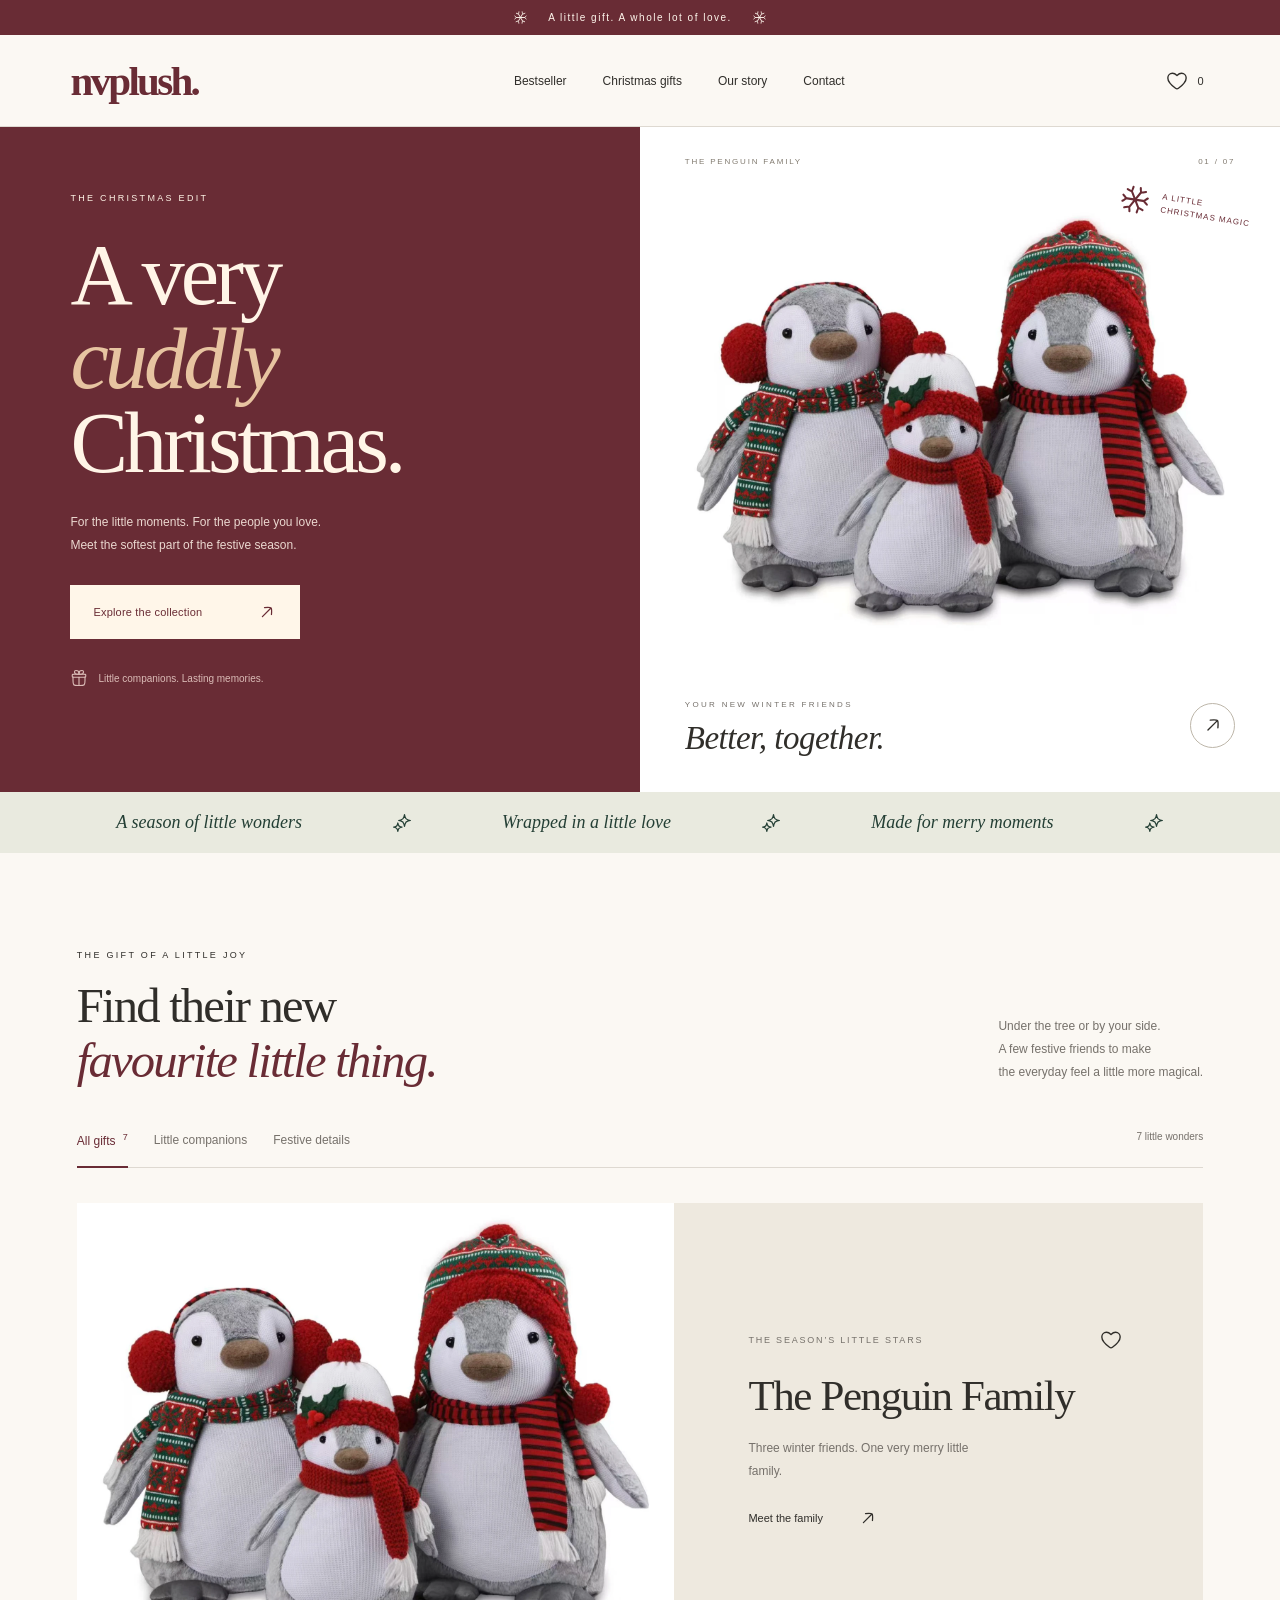
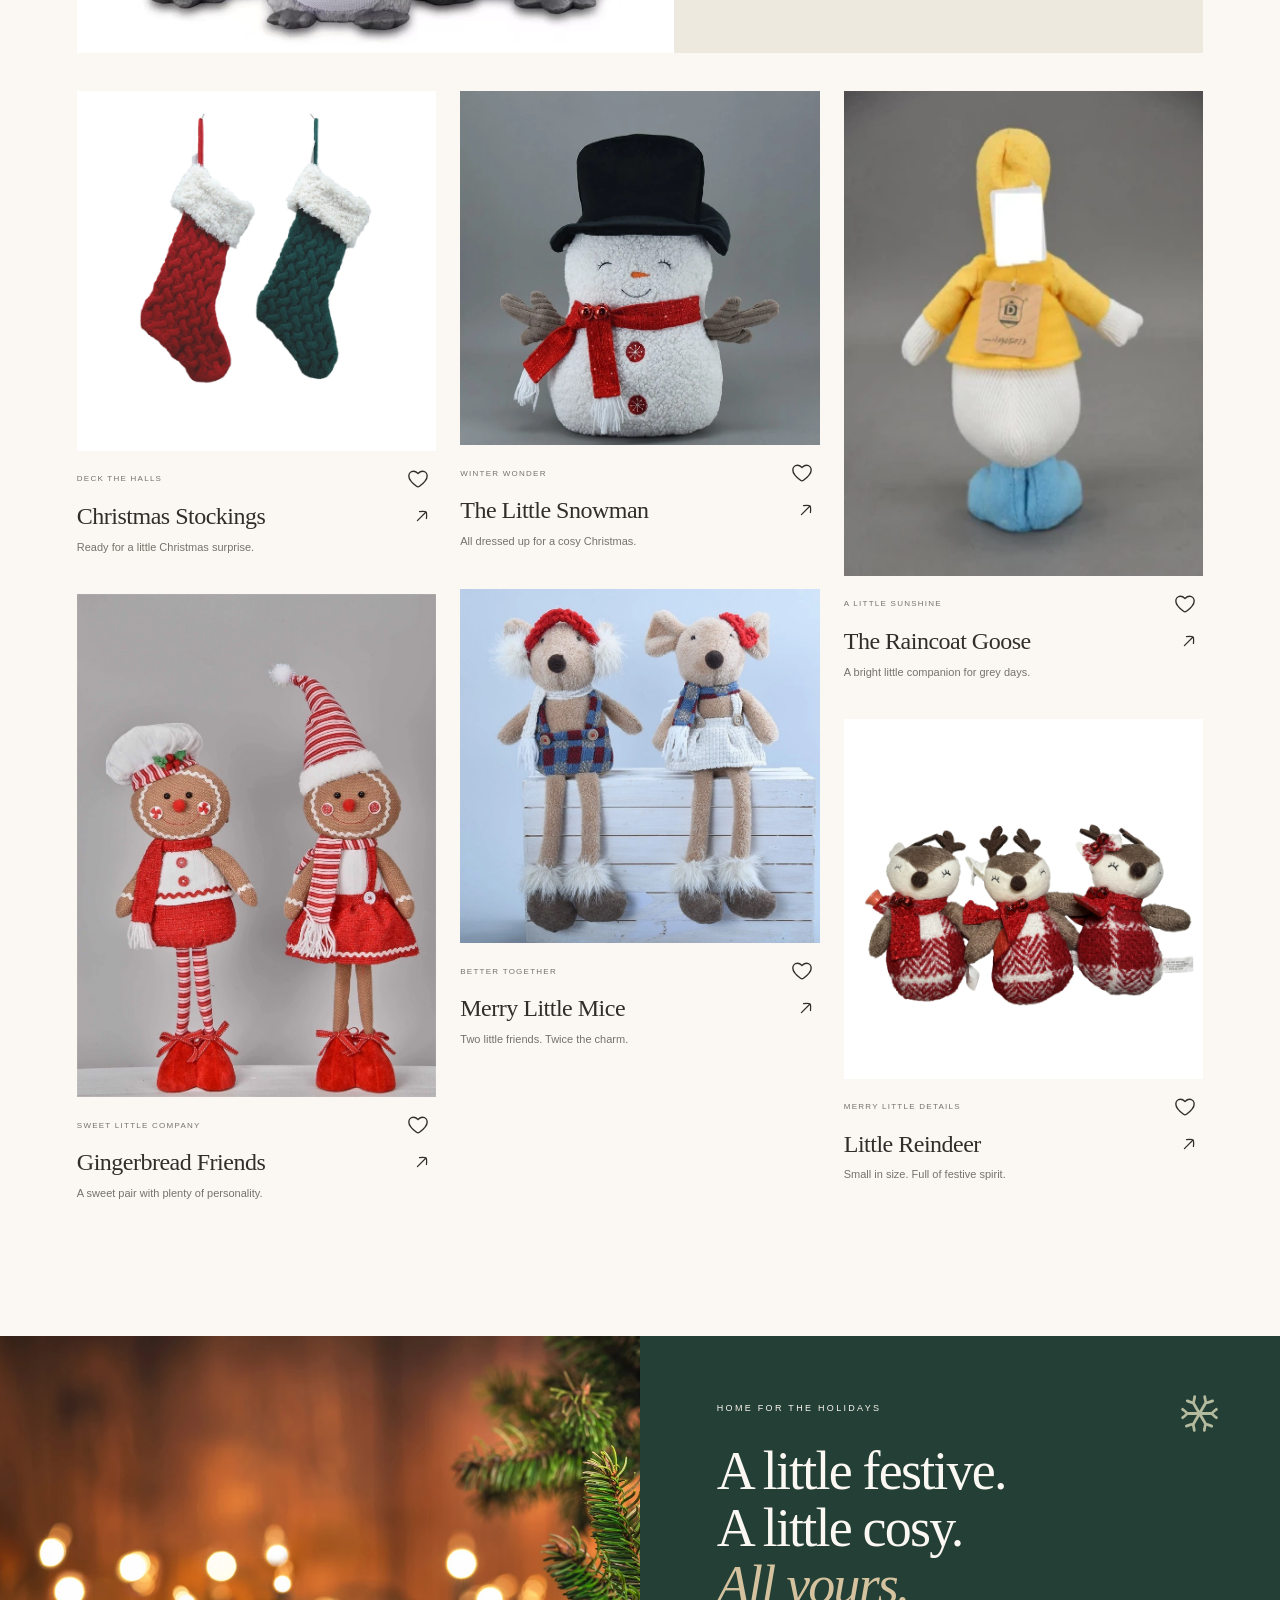
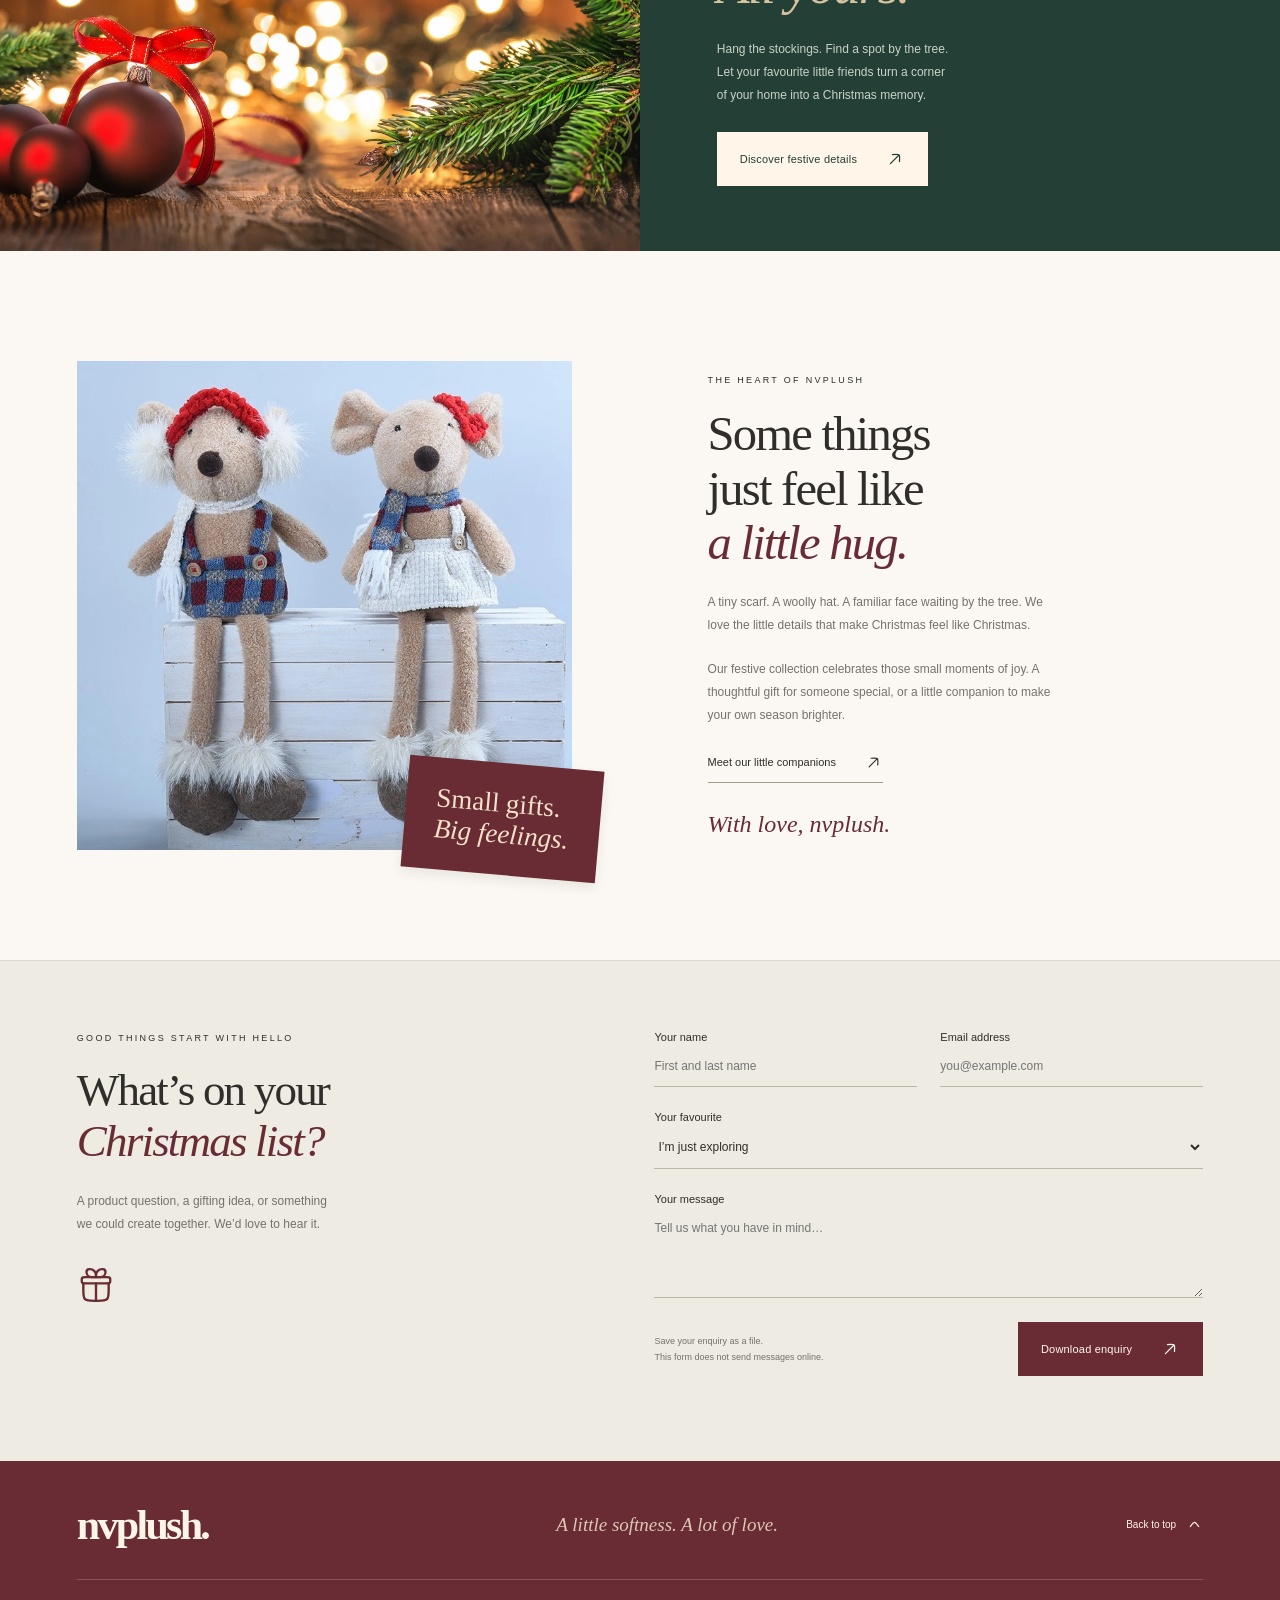
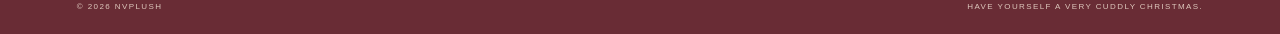
==== nvplush-christmas/index.html @ 5971c7b5 "Add NVPLUSH Squarespace-ready Christmas site" ====
<!doctype html>
<html lang="en">
<head><meta charset="utf-8"><meta name="viewport" content="width=device-width,initial-scale=1"><meta name="theme-color" content="#692c35"><meta name="description" content="Meet the NVPLUSH Christmas collection. Discover cuddly penguins, festive stockings and little companions for a magical holiday."><title>NVPLUSH — A very cuddly Christmas</title><link rel="stylesheet" href="styles.css"></head>
<body>
<div class="announcement"><span data-icon="snow"></span> A little gift. A whole lot of love. <span data-icon="snow"></span></div>
<header><a href="#" class="logo" aria-label="NVPLUSH home">nvplush<span class="logo-dot">.</span></a><nav aria-label="Main navigation"><a href="#bestseller">Bestseller</a><a href="#collection">Christmas gifts</a><a href="#story">Our story</a><a href="#contact">Contact</a></nav><button class="saved-button" aria-label="View wishlist"><span data-icon="heart"></span><span id="saved-count">0</span></button><button class="menu-toggle" aria-label="Open navigation" aria-expanded="false" data-icon="menu"></button></header>
<main>
<section class="hero" id="bestseller"><div class="hero-copy"><div class="eyebrow">THE CHRISTMAS EDIT</div><h1>A very<br><em>cuddly</em><br>Christmas.</h1><p class="intro">For the little moments. For the people you love.<br>Meet the softest part of the festive season.</p><a class="button light" href="#collection">Explore the collection <span data-icon="arrow"></span></a><div class="hero-note"><span data-icon="gift"></span> Little companions. Lasting memories.</div></div><div class="hero-visual"><div class="hero-visual-top"><span>THE PENGUIN FAMILY</span><span>01 / 07</span></div><img class="hero-product" src="assets/penguins.webp" alt="Three Christmas penguins wearing festive knitted hats, earmuffs and scarves" fetchpriority="high"><div class="hero-caption"><div><span class="eyebrow">YOUR NEW WINTER FRIENDS</span><h2>Better, together.</h2></div><button class="round-button" data-product="penguins" aria-label="Discover the Penguin Family" data-icon="arrow"></button></div><div class="hero-stamp"><span data-icon="snow"></span><span>A LITTLE<br>CHRISTMAS MAGIC</span></div></div></section>
<div class="ribbon"><span>A season of little wonders</span><i data-icon="sparkles"></i><span>Wrapped in a little love</span><i data-icon="sparkles"></i><span>Made for merry moments</span><i data-icon="sparkles"></i></div>
<section class="collection section-wrap" id="collection"><div class="section-heading"><div><div class="eyebrow">THE GIFT OF A LITTLE JOY</div><h2>Find their new<br><em>favourite little thing.</em></h2></div><p>Under the tree or by your side.<br>A few festive friends to make<br>the everyday feel a little more magical.</p></div><div class="filters" role="group" aria-label="Filter products"><button class="active" data-filter="all" aria-pressed="true">All gifts <sup>7</sup></button><button data-filter="friend" aria-pressed="false">Little companions</button><button data-filter="decor" aria-pressed="false">Festive details</button><span class="collection-count" aria-live="polite">7 little wonders</span></div><div class="product-grid" id="product-grid"></div><div class="empty-state" id="empty-state" hidden>Your wishlist is waiting for a little Christmas magic.<br>Tap a heart to save a favourite.<button class="text-button" id="show-all">Explore all gifts <span data-icon="arrow"></span></button></div></section>
<section class="holiday-feature"><div class="holiday-photo" role="img" aria-label="Christmas greenery, red baubles and warm twinkling lights"></div><div class="holiday-copy"><div class="eyebrow">HOME FOR THE HOLIDAYS</div><span class="feature-icon" data-icon="snow"></span><h2>A little festive.<br>A little cosy.<br><em>All yours.</em></h2><p>Hang the stockings. Find a spot by the tree.<br>Let your favourite little friends turn a corner<br>of your home into a Christmas memory.</p><button class="button light" id="explore-decor">Discover festive details <span data-icon="arrow"></span></button></div></section>
<section class="story section-wrap" id="story"><div class="story-visual"><img src="assets/mice.webp" alt="Two festive mice wearing red Christmas hats and matching checked outfits" loading="lazy"><span class="story-tag">Small gifts.<br><em>Big feelings.</em></span></div><div class="story-copy"><div class="eyebrow">THE HEART OF NVPLUSH</div><h2>Some things<br>just feel like<br><em>a little hug.</em></h2><p>A tiny scarf. A woolly hat. A familiar face waiting by the tree. We love the little details that make Christmas feel like Christmas.</p><p>Our festive collection celebrates those small moments of joy. A thoughtful gift for someone special, or a little companion to make your own season brighter.</p><a class="text-link" href="#collection">Meet our little companions <span data-icon="arrow"></span></a><div class="story-signature">With love, nvplush.</div></div></section>
<section class="contact section-wrap" id="contact"><div class="contact-copy"><div class="eyebrow">GOOD THINGS START WITH HELLO</div><h2>What’s on your<br><em>Christmas list?</em></h2><p>A product question, a gifting idea, or something<br>we could create together. We’d love to hear it.</p><span class="contact-decoration" data-icon="gift"></span></div><form id="inquiry-form"><div class="form-row"><label>Your name<input name="name" autocomplete="name" placeholder="First and last name" required maxlength="80"></label><label>Email address<input name="email" type="email" autocomplete="email" placeholder="you@example.com" required></label></div><label>Your favourite<select name="product" id="inquiry-product"><option value="Not sure yet">I’m just exploring</option></select></label><label>Your message<textarea name="message" rows="3" placeholder="Tell us what you have in mind…" required maxlength="2000"></textarea></label><div class="form-bottom"><p>Save your enquiry as a file.<br>This form does not send messages online.</p><button class="button primary" type="submit">Download enquiry <span data-icon="arrow"></span></button></div><p id="form-status" role="status"></p></form></section>
</main><footer><div class="footer-top"><a class="logo" href="#">nvplush<span class="logo-dot">.</span></a><p>A little softness. A lot of love.</p><a class="back-top" href="#">Back to top <span data-icon="up"></span></a></div><div class="footer-bottom"><span>© <span id="year"></span> NVPLUSH</span><span>HAVE YOURSELF A VERY CUDDLY CHRISTMAS.</span></div></footer>
<dialog id="product-dialog" aria-labelledby="dialog-title"><button class="dialog-close" aria-label="Close product details" data-icon="close"></button><div class="dialog-layout"><div class="dialog-gallery"><img id="dialog-image" alt=""><div id="thumbnails"></div></div><div class="dialog-info"><div class="eyebrow">THE CHRISTMAS COLLECTION</div><h2 id="dialog-title"></h2><p id="dialog-description"></p><p class="detail-note">Get in touch for sizes, product details and ordering information. Final details may vary from the photographs.</p><button id="dialog-inquire" class="button primary">Enquire about this gift <span data-icon="arrow"></span></button><button id="dialog-save" class="text-button"></button></div></div></dialog><div id="toast" role="status"></div><script src="hugeicons.js"></script><script src="app.js"></script>
</body></html>
---- nvplush-christmas/styles.css ----
:root{--paper:#fbf8f3;--white:#fff;--wine:#692c35;--ink:#302e2a;--green:#243f35;--muted:#76716b;--line:#ded9d1}*{box-sizing:border-box}html{scroll-behavior:smooth;scroll-padding-top:96px}body{margin:0;background:var(--paper);color:var(--ink);font-family:Arial,Helvetica,sans-serif;-webkit-font-smoothing:antialiased}button,input,textarea,select{font:inherit}a{color:inherit;text-decoration:none}button{cursor:pointer;color:inherit}button,a,input,textarea,select{-webkit-tap-highlight-color:transparent}button:focus-visible,a:focus-visible,input:focus-visible,textarea:focus-visible,select:focus-visible{outline:2px solid #b68a52;outline-offset:5px}img{display:block;width:100%;max-width:100%}h1,h2,h3,p{margin:0}button{border:0}button .icon,a .icon{flex-shrink:0}.icon{width:22px;height:22px;display:block;fill:none;background:transparent}i[data-icon]{font-style:normal}[data-icon]{display:inline-flex;align-items:center;justify-content:center}.announcement{height:35px;background:var(--wine);color:#fff7ed;display:flex;align-items:center;justify-content:center;gap:20px;font-size:10px;letter-spacing:1.5px}.announcement .icon{height:15px;width:15px}header{height:92px;display:flex;align-items:center;gap:30px;padding:0 5.5%;position:sticky;top:0;z-index:10;background:var(--paper);border-bottom:1px solid var(--line)}.logo{font: bold 41px Georgia,serif;letter-spacing:-2.7px;color:var(--wine)}.logo-dot{color:inherit}nav{display:flex;gap:36px;margin:auto}nav a{font-size:12px}nav a:hover{color:var(--wine)}.saved-button,.menu-toggle{display:flex;align-items:center;justify-content:center;background:transparent;gap:9px;min-height:44px;min-width:44px}.saved-button #saved-count{font-size:11px}.menu-toggle{display:none}.hero{display:grid;grid-template-columns:1fr 1fr;min-height:665px;max-width:1800px;margin:0 auto;background:var(--wine)}.hero-copy{padding:64px 11% 52px;color:#fff5e7;display:flex;flex-direction:column;align-items:flex-start}.eyebrow{font-size:9px;font-weight:500;letter-spacing:2.3px;line-height:1.6}h1{font:400 clamp(68px,6.75vw,108px)/.97 Georgia,'Times New Roman',serif;letter-spacing:-4px;margin:29px 0 25px}h1 em{font-weight:400;color:#e7c4a1}h2{font:400 clamp(35px,3.8vw,56px)/1.12 Georgia,'Times New Roman',serif;letter-spacing:-1.8px}h2 em{font-weight:400;color:var(--wine)}.intro{font-size:12px;line-height:1.9;color:#ebd8d0}.button{display:inline-flex;align-items:center;justify-content:space-between;gap:28px;padding:17px 23px;font-size:11px;min-height:52px;letter-spacing:.2px;transition:background .2s,color .2s}.button:hover .icon{transform:translate(2px,-2px)}.button .icon{transition:transform .2s;width:20px;height:20px}.light{background:#fff6e9;color:var(--wine)}.light:hover{background:#efdcc5}.primary{background:var(--wine);color:#fff8ed}.primary:hover{background:#813d46}.hero .button{margin-top:29px;min-width:230px}.hero-note{margin-top:30px;display:flex;align-items:center;gap:10px;color:#dbbcb7;font-size:10px}.hero-note .icon{width:18px;height:18px}.hero-visual{position:relative;background:#fff;display:flex;flex-direction:column;justify-content:center;overflow:hidden;padding:28px 7% 35px}.hero-visual-top{display:flex;align-items:center;justify-content:space-between;font-size:8px;letter-spacing:1.8px;position:absolute;top:30px;left:7%;right:7%;color:#827b70}.hero-product{object-fit:contain;margin:45px 0 28px;max-height:435px}.hero-caption{display:flex;align-items:center;justify-content:space-between;margin-top:auto}.hero-caption h2{font:italic 33px Georgia;letter-spacing:-.5px;margin-top:8px}.hero-caption .eyebrow{font-size:8px;color:var(--muted)}.round-button{display:flex;align-items:center;justify-content:center;width:45px;height:45px;border:1px solid #bdb6a9;border-radius:50%;background:transparent}.round-button:hover{background:var(--paper)}.hero-stamp{position:absolute;top:64px;right:28px;display:flex;align-items:center;gap:10px;color:var(--wine);transform:rotate(9deg);font-size:8px;line-height:1.6;letter-spacing:1px}.hero-stamp .icon{width:33px;height:33px}.ribbon{display:flex;justify-content:space-evenly;align-items:center;gap:25px;background:#e9eadf;padding:20px 4%;font:italic 18px Georgia;color:var(--green);white-space:nowrap;overflow:hidden}.ribbon .icon{width:20px;height:20px}.section-wrap{padding:95px 6%;max-width:1600px;margin:auto}.section-heading{display:flex;justify-content:space-between;align-items:flex-end;gap:35px}.section-heading h2{margin-top:17px}.section-heading p{font-size:12px;line-height:1.9;color:var(--muted);padding-bottom:5px}.filters{margin-top:40px;display:flex;gap:26px;border-bottom:1px solid var(--line);align-items:center;margin-bottom:35px}.filters button{background:none;padding:0 0 15px;color:var(--muted);font-size:12px;border-bottom:2px solid transparent;margin-bottom:-1px;min-height:40px}.filters button.active{color:var(--wine);border-color:var(--wine)}.filters sup{font-size:9px;margin-left:4px}.collection-count{font-size:10px;color:var(--muted);margin-left:auto;align-self:start;padding-top:3px}.product-grid{display:grid;grid-template-columns:repeat(3,minmax(0,1fr));gap:44px 24px;align-items:start}.product-card{min-width:0}.product-image{position:relative;background:white;overflow:hidden}.product-open{display:block;width:100%;padding:0;background:transparent;overflow:hidden}.product-open img{height:auto;width:100%;display:block;transition:transform .45s}.product-open:hover img{transform:scale(1.025)}.product-meta{display:flex;align-items:center;justify-content:space-between;margin-top:17px;gap:10px}.product-label{font-size:8px;letter-spacing:1.25px;color:var(--muted)}.save-product{display:flex;align-items:center;justify-content:center;width:36px;height:36px;padding:7px;background:transparent;margin:-7px 0 -7px 0}.save-product[aria-pressed=true]{color:var(--wine)}.save-product[aria-pressed=true] .icon{stroke-width:2.3}.save-product[aria-pressed=true]::after{content:'';width:4px;height:4px;background:var(--wine);border-radius:50%;position:absolute;transform:translateY(16px)}.product-info{margin-top:12px;display:flex;align-items:flex-start;justify-content:space-between;gap:12px}.product-info h3{font:400 24px/1.2 Georgia,serif;letter-spacing:-.5px}.product-info p{font-size:11px;line-height:1.7;color:var(--muted);margin-top:7px}.shop-link{display:flex;align-items:center;justify-content:center;background:none;padding:0;width:28px;height:28px;flex-shrink:0}.shop-link .icon{width:20px;height:20px}.product-card.featured{grid-column:span 3;display:grid;grid-template-columns:1.13fr 1fr;background:#eee9df;align-items:center;margin-bottom:12px}.featured .product-image{background:#fff}.featured .product-open img{max-height:450px;object-fit:contain}.featured .product-detail{padding:40px 14%}.featured .product-meta{margin-top:0}.featured .product-label{font-size:9px;letter-spacing:1.8px}.featured .product-info{display:block;margin-top:22px}.featured h3{font-size:43px;line-height:1.07;letter-spacing:-1.4px}.featured .product-info p{font-size:12px;line-height:1.9;margin-top:18px;max-width:240px}.featured .shop-link{width:auto;height:auto;margin-top:25px;justify-content:flex-start;font-size:11px;gap:35px}.featured .shop-link::before{content:'Meet the family'}.product-card[data-id=gingerbread] .product-image,.product-card[data-id=goose] .product-image{max-width:none}.holiday-feature{display:grid;grid-template-columns:1fr 1fr;background:var(--green);color:var(--paper);min-height:510px}.holiday-photo{background:url('assets/holiday.webp') center/cover}.holiday-copy{padding:65px 12%;position:relative;overflow:hidden}.holiday-copy h2{font-size:54px;line-height:1.05;margin-top:28px}.holiday-copy h2 em{color:#d5c39f}.holiday-copy p{font-size:12px;line-height:1.9;color:#cbd3c9;margin:25px 0}.holiday-copy .light{color:var(--green)}.feature-icon{position:absolute;right:9%;top:55px;color:#b4ba9e}.feature-icon .icon{width:45px;height:45px}.story{display:grid;grid-template-columns:1fr 1fr;gap:12%;align-items:center;padding-top:110px;padding-bottom:110px}.story-visual{position:relative}.story-visual img{width:100%;height:auto}.story-tag{position:absolute;bottom:-25px;right:-28px;background:var(--wine);color:#f3e1c8;padding:25px 30px;transform:rotate(5deg);font:27px/1.15 Georgia;box-shadow:0 5px 12px #21140e16}.story-copy h2{margin-top:20px}.story-copy p{font-size:12px;color:var(--muted);line-height:1.95;margin-top:20px;max-width:360px}.text-link{font-size:11px;display:inline-flex;align-items:center;gap:28px;border-bottom:1px solid #a69c8e;padding:0 0 10px;margin-top:25px}.text-link .icon{width:19px;height:19px}.story-signature{font:italic 24px Georgia;color:var(--wine);margin-top:28px}.contact{max-width:none;display:grid;grid-template-columns:1fr 1.1fr;gap:7%;background:#eeebe2;border-top:1px solid var(--line);padding-top:70px;padding-bottom:70px}.contact-copy h2{margin-top:20px;font-size:45px}.contact-copy p{font-size:12px;line-height:1.9;color:var(--muted);margin-top:24px}.contact-decoration{margin-top:30px;color:var(--wine)}.contact-decoration .icon{width:38px;height:38px}label{font-size:11px;display:block;margin-bottom:24px}.form-row{display:grid;grid-template-columns:1fr 1fr;gap:23px}input,textarea,select{width:100%;display:block;border:0;border-bottom:1px solid #bbb5aa;background:transparent;color:var(--ink);border-radius:0;padding:13px 0;font-size:12px;margin-top:3px}textarea{resize:vertical;min-height:90px}.form-bottom{display:flex;align-items:center;justify-content:space-between;gap:15px}.form-bottom p{font-size:9px;line-height:1.8;color:var(--muted)}#form-status{font-size:11px;line-height:1.7;margin-top:15px}footer{background:var(--wine);color:#fff5e7;padding:40px 6% 23px}.footer-top{display:flex;justify-content:space-between;align-items:center;gap:20px}.footer-top .logo{color:#fff5e7;font-size:42px}.footer-top p{font:italic 19px Georgia;color:#dec7b4}.back-top{display:flex;align-items:center;gap:10px;font-size:10px}.back-top .icon{width:17px;height:17px}.footer-bottom{display:flex;justify-content:space-between;border-top:1px solid #ffffff30;padding-top:22px;margin-top:30px;font-size:8px;letter-spacing:1.4px;color:#ddc7bc}dialog{border:0;background:var(--paper);padding:45px;width:min(920px,92vw);max-height:90vh;color:var(--ink)}dialog::backdrop{background:#23181bc2;backdrop-filter:blur(6px)}.dialog-close{position:absolute;right:10px;top:10px;background:transparent;width:35px;height:35px;padding:7px;z-index:1}.dialog-layout{display:grid;grid-template-columns:1fr 1fr;gap:38px;align-items:center}.dialog-gallery>img{width:100%;height:auto;max-height:430px;object-fit:contain}.dialog-info h2{font-size:38px;letter-spacing:-1px;margin-top:18px}.dialog-info p{font-size:12px;line-height:1.9;margin-top:18px}.dialog-info .detail-note{font-size:10px;color:var(--muted);margin-bottom:25px}.dialog-info .button{gap:15px}.text-button{display:flex;align-items:center;gap:12px;background:transparent;padding:18px 0;font-size:11px}.text-button .icon{width:20px;height:20px}#thumbnails{display:flex;justify-content:center;gap:10px;margin-top:12px}#thumbnails button{width:54px;height:54px;border:1px solid var(--line);padding:0;background:#fff}#thumbnails button.active{border:2px solid var(--wine)}#thumbnails img{width:100%;height:100%;object-fit:contain}.empty-state{text-align:center;font:23px/1.5 Georgia;padding:45px 20px}.empty-state button{margin:auto}#toast{position:fixed;bottom:25px;left:50%;transform:translate(-50%,20px);background:var(--green);color:white;padding:14px 22px;opacity:0;pointer-events:none;transition:.2s;font-size:12px;z-index:50;max-width:90vw;width:max-content}#toast.visible{opacity:1;transform:translate(-50%,0)}[hidden]{display:none!important}@media(min-width:1500px){.hero-copy{padding:75px 13%}.hero-visual{padding:45px 10%}.hero-product{max-height:500px}}@media(max-width:1050px){nav{gap:23px}.hero{min-height:600px}.hero-copy{padding:52px 9%}h1{font-size:76px}.hero-stamp{top:65px;right:15px}.hero-product{margin:60px 0 30px}.hero-caption h2{font-size:28px}.featured .product-detail{padding:25px 10%}.featured h3{font-size:36px}.product-info h3{font-size:21px}.holiday-copy h2{font-size:45px}.contact{gap:5%}.contact-copy h2{font-size:38px}.form-bottom{flex-direction:column;align-items:flex-start}.form-bottom .button{width:100%}}@media(max-width:700px){html{scroll-padding-top:80px}.announcement{height:29px;font-size:9px;letter-spacing:.8px;gap:14px}.announcement .icon{height:13px;width:13px}header{height:75px;padding:0 6%;gap:8px}.logo{font-size:37px}.saved-button{margin-left:auto}.menu-toggle{display:flex}nav{display:none;position:absolute;top:75px;left:0;right:0;background:var(--paper);padding:25px 6%;grid-template-columns:1fr 1fr;gap:28px;border-bottom:1px solid var(--line)}nav.open{display:grid}.hero{grid-template-columns:1fr}.hero-copy{padding:39px 8% 34px}h1{font-size:76px;letter-spacing:-3.5px;margin:23px 0 23px}.intro{font-size:11px;line-height:1.9}.hero .button{margin-top:24px;min-width:225px}.hero-note{margin-top:24px;font-size:9px}.hero-visual{padding:45px 7% 25px;min-height:395px}.hero-visual-top{top:22px;font-size:7px}.hero-stamp{top:52px;right:15px;font-size:7px}.hero-stamp .icon{width:25px;height:25px}.hero-product{max-height:290px;margin:16px 0 18px}.hero-caption h2{font-size:28px}.hero-caption .eyebrow{font-size:7px}.round-button{width:39px;height:39px}.ribbon{padding:16px 6%;justify-content:flex-start;gap:22px;font-size:16px}.ribbon .icon{width:16px;height:16px}.section-wrap{padding:55px 6%}.section-heading{display:block}.eyebrow{font-size:8px;letter-spacing:1.8px}h2{font-size:39px;letter-spacing:-1.5px}.section-heading p{margin-top:20px;font-size:11px}.section-heading p br{display:none}.filters{margin:28px 0 25px;gap:20px}.filters button{font-size:10px;padding-bottom:13px}.collection-count{display:none}.product-grid{grid-template-columns:1fr 1fr;gap:28px 15px}.product-card.featured{grid-column:span 2;grid-template-columns:1fr;margin-bottom:5px}.featured .product-open img{max-height:none}.featured .product-detail{padding:27px}.featured h3{font-size:34px}.featured .product-info{margin-top:13px}.featured .product-info p{max-width:none;margin-top:12px;font-size:11px}.featured .shop-link{margin-top:17px}.product-meta{margin-top:12px;gap:4px;align-items:center}.product-label{font-size:6.5px;line-height:1.6;letter-spacing:.9px;max-width:110px}.save-product{width:30px;height:34px;padding:5px;flex-shrink:0}.save-product .icon{width:20px;height:20px}.product-info{display:block;margin-top:12px}.product-info h3{font-size:21px;line-height:1.15}.product-info p{font-size:10px;line-height:1.6;margin-top:8px}.shop-link{margin-top:9px;width:24px;height:26px}.shop-link .icon{width:19px;height:19px}.holiday-feature{grid-template-columns:1fr}.holiday-photo{min-height:290px}.holiday-copy{padding:40px 8% 45px}.holiday-copy h2{font-size:48px}.holiday-copy p{font-size:11px}.feature-icon{top:39px;right:8%}.feature-icon .icon{width:36px;height:36px}.story{grid-template-columns:1fr;gap:54px;padding-top:60px;padding-bottom:55px}.story-visual{margin-right:15px}.story-tag{bottom:-22px;right:-15px;padding:22px;font-size:25px}.story-copy h2{font-size:44px}.story-copy p{font-size:12px;max-width:none}.story-signature{font-size:23px}.contact{grid-template-columns:1fr;gap:30px}.contact-copy h2{font-size:38px}.contact-copy p{font-size:11px}.contact-decoration{display:none}.form-row{gap:20px}.form-bottom{gap:18px}footer{padding:33px 6% 20px}.footer-top{flex-wrap:wrap}.footer-top .logo{font-size:36px}.footer-top p{order:3;flex-basis:100%;font-size:16px}.footer-bottom{font-size:7px;gap:20px;line-height:1.7}.footer-bottom span:last-child{max-width:155px;text-align:right}dialog{padding:43px 22px 25px}.dialog-layout{grid-template-columns:1fr;gap:25px}.dialog-gallery>img{max-height:285px}.dialog-info h2{font-size:32px}.dialog-info .button{width:100%}}@media(prefers-reduced-motion:reduce){html{scroll-behavior:auto}*,*::before,*::after{transition:none!important}}
/* Preserve each photograph's full native frame in an editorial masonry layout. */
.product-grid{display:block;columns:3;column-gap:24px}
.product-card{display:inline-block;width:100%;break-inside:avoid;margin:0 0 38px;vertical-align:top}
.product-card.featured{display:grid;column-span:all;margin-bottom:38px}
@media(max-width:700px){.product-grid{columns:2;column-gap:15px}.product-card{margin-bottom:28px}.product-card.featured{margin-bottom:28px}}
.hero-copy,.hero-visual{min-width:0}
@media(max-width:700px){h1{font-size:clamp(56px,19.4vw,76px)}.hero{grid-template-columns:minmax(0,1fr)}}
@media(max-width:350px){.filters{gap:13px}.product-info h3{font-size:19px}.form-row{grid-template-columns:1fr;gap:0}.hero-caption h2{font-size:25px}.hero-visual-top{letter-spacing:1px}}
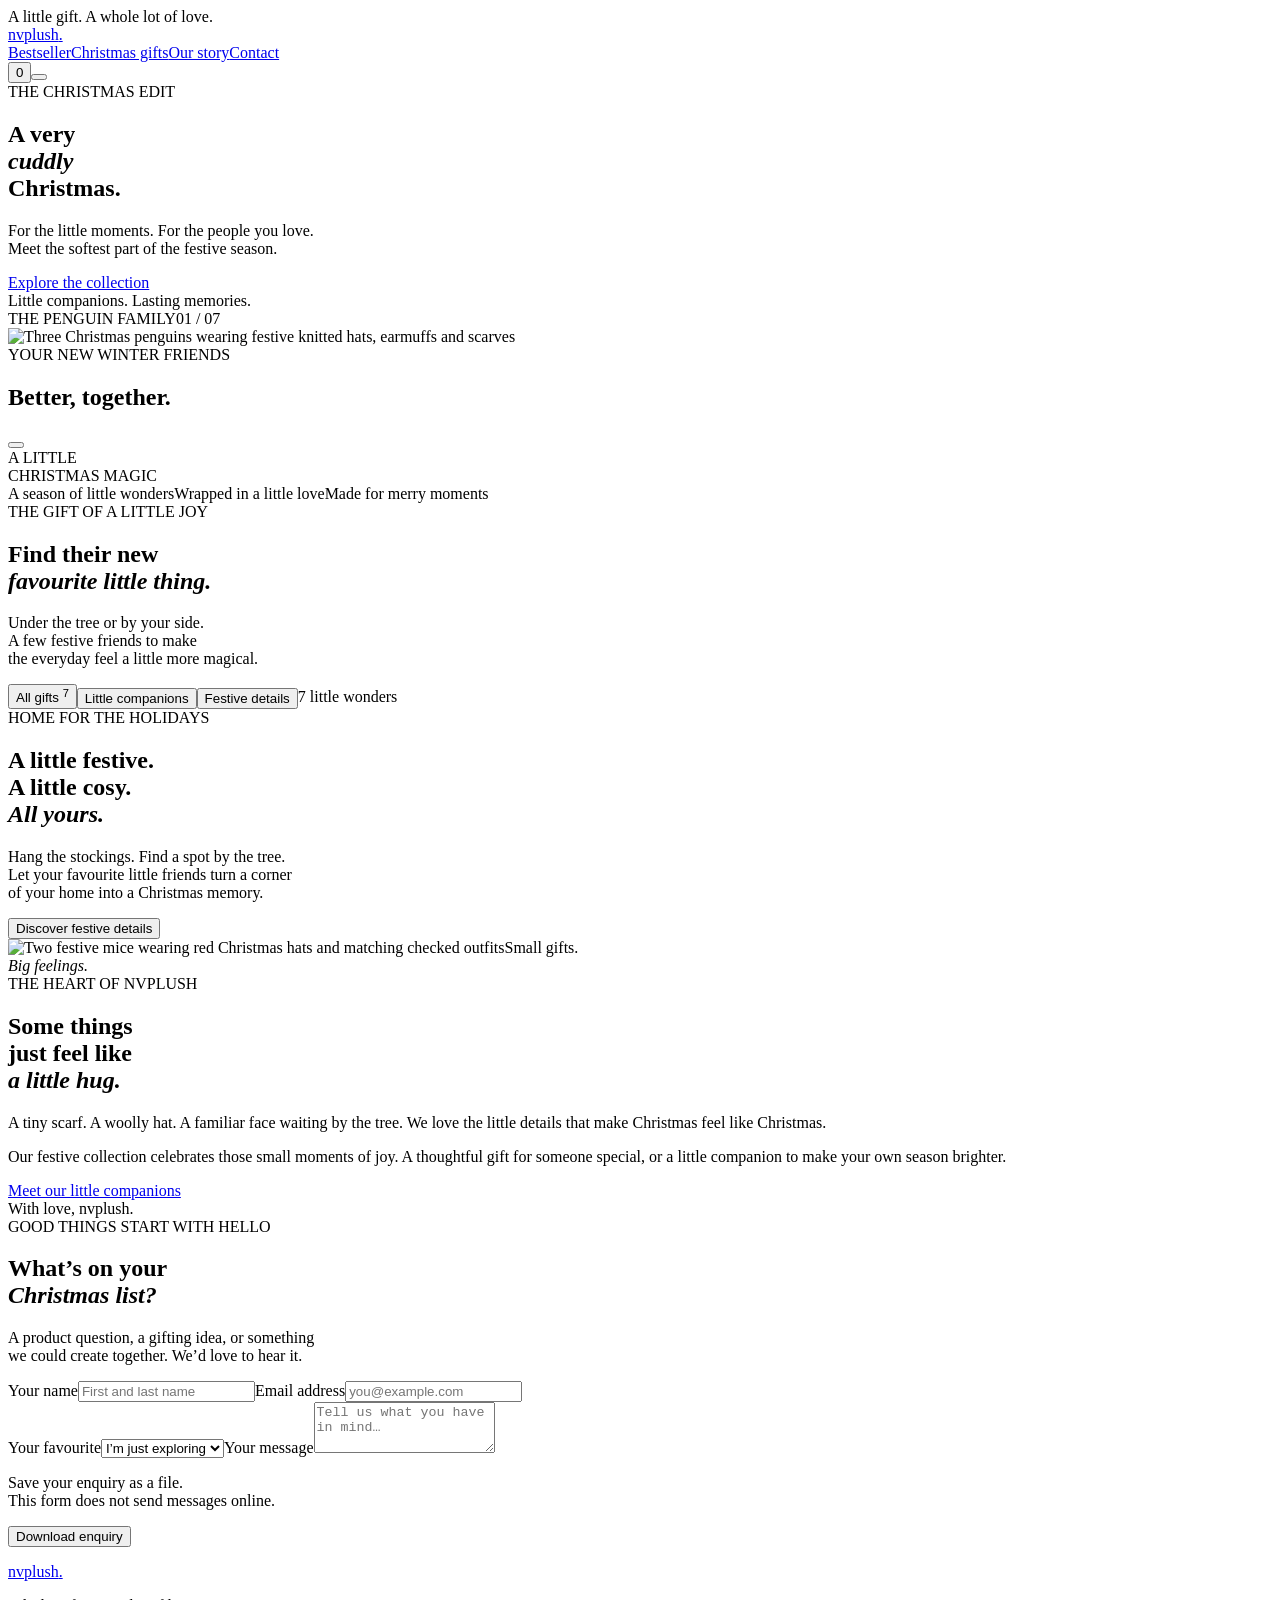
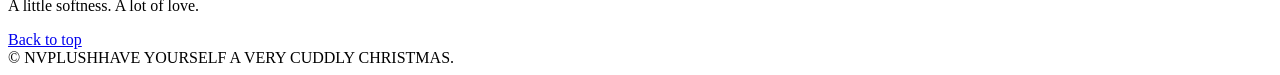
==== commit dff2be73: "Update NVPLUSH Christmas design and CDN assets" ====
--- a/nvplush-christmas/index.html
+++ b/nvplush-christmas/index.html
@@ -1,16 +1,16 @@
 <!doctype html>
 <html lang="en">
-<head><meta charset="utf-8"><meta name="viewport" content="width=device-width,initial-scale=1"><meta name="theme-color" content="#692c35"><meta name="description" content="Meet the NVPLUSH Christmas collection. Discover cuddly penguins, festive stockings and little companions for a magical holiday."><title>NVPLUSH — A very cuddly Christmas</title><link rel="stylesheet" href="styles.css"></head>
+<head><meta charset="utf-8"><meta name="viewport" content="width=device-width,initial-scale=1"><meta name="theme-color" content="#692c35"><meta name="description" content="Meet the NVPLUSH Christmas collection. Discover cuddly penguins, festive stockings and little companions for a magical holiday."><title>NVPLUSH — A very cuddly Christmas</title><link rel="stylesheet" href="https://cdn.jsdelivr.net/gh/JamKarry/22studio-images@main/nvplush-christmas/styles.css?v=20260909-2"></head>
 <body>
 <div class="announcement"><span data-icon="snow"></span> A little gift. A whole lot of love. <span data-icon="snow"></span></div>
 <header><a href="#" class="logo" aria-label="NVPLUSH home">nvplush<span class="logo-dot">.</span></a><nav aria-label="Main navigation"><a href="#bestseller">Bestseller</a><a href="#collection">Christmas gifts</a><a href="#story">Our story</a><a href="#contact">Contact</a></nav><button class="saved-button" aria-label="View wishlist"><span data-icon="heart"></span><span id="saved-count">0</span></button><button class="menu-toggle" aria-label="Open navigation" aria-expanded="false" data-icon="menu"></button></header>
 <main>
-<section class="hero" id="bestseller"><div class="hero-copy"><div class="eyebrow">THE CHRISTMAS EDIT</div><h1>A very<br><em>cuddly</em><br>Christmas.</h1><p class="intro">For the little moments. For the people you love.<br>Meet the softest part of the festive season.</p><a class="button light" href="#collection">Explore the collection <span data-icon="arrow"></span></a><div class="hero-note"><span data-icon="gift"></span> Little companions. Lasting memories.</div></div><div class="hero-visual"><div class="hero-visual-top"><span>THE PENGUIN FAMILY</span><span>01 / 07</span></div><img class="hero-product" src="assets/penguins.webp" alt="Three Christmas penguins wearing festive knitted hats, earmuffs and scarves" fetchpriority="high"><div class="hero-caption"><div><span class="eyebrow">YOUR NEW WINTER FRIENDS</span><h2>Better, together.</h2></div><button class="round-button" data-product="penguins" aria-label="Discover the Penguin Family" data-icon="arrow"></button></div><div class="hero-stamp"><span data-icon="snow"></span><span>A LITTLE<br>CHRISTMAS MAGIC</span></div></div></section>
+<section class="hero" id="bestseller"><div class="hero-copy"><div class="eyebrow">THE CHRISTMAS EDIT</div><h1>A very<br><em>cuddly</em><br>Christmas.</h1><p class="intro">For the little moments. For the people you love.<br>Meet the softest part of the festive season.</p><a class="button light" href="#collection">Explore the collection <span data-icon="arrow"></span></a><div class="hero-note"><span data-icon="gift"></span> Little companions. Lasting memories.</div></div><div class="hero-visual"><div class="hero-visual-top"><span>THE PENGUIN FAMILY</span><span>01 / 07</span></div><img class="hero-product" src="https://cdn.jsdelivr.net/gh/JamKarry/22studio-images@main/nvplush-christmas/assets/penguins.webp" alt="Three Christmas penguins wearing festive knitted hats, earmuffs and scarves" fetchpriority="high"><div class="hero-caption"><div><span class="eyebrow">YOUR NEW WINTER FRIENDS</span><h2>Better, together.</h2></div><button class="round-button" data-product="penguins" aria-label="Discover the Penguin Family" data-icon="arrow"></button></div><div class="hero-stamp"><span data-icon="snow"></span><span>A LITTLE<br>CHRISTMAS MAGIC</span></div></div></section>
 <div class="ribbon"><span>A season of little wonders</span><i data-icon="sparkles"></i><span>Wrapped in a little love</span><i data-icon="sparkles"></i><span>Made for merry moments</span><i data-icon="sparkles"></i></div>
 <section class="collection section-wrap" id="collection"><div class="section-heading"><div><div class="eyebrow">THE GIFT OF A LITTLE JOY</div><h2>Find their new<br><em>favourite little thing.</em></h2></div><p>Under the tree or by your side.<br>A few festive friends to make<br>the everyday feel a little more magical.</p></div><div class="filters" role="group" aria-label="Filter products"><button class="active" data-filter="all" aria-pressed="true">All gifts <sup>7</sup></button><button data-filter="friend" aria-pressed="false">Little companions</button><button data-filter="decor" aria-pressed="false">Festive details</button><span class="collection-count" aria-live="polite">7 little wonders</span></div><div class="product-grid" id="product-grid"></div><div class="empty-state" id="empty-state" hidden>Your wishlist is waiting for a little Christmas magic.<br>Tap a heart to save a favourite.<button class="text-button" id="show-all">Explore all gifts <span data-icon="arrow"></span></button></div></section>
 <section class="holiday-feature"><div class="holiday-photo" role="img" aria-label="Christmas greenery, red baubles and warm twinkling lights"></div><div class="holiday-copy"><div class="eyebrow">HOME FOR THE HOLIDAYS</div><span class="feature-icon" data-icon="snow"></span><h2>A little festive.<br>A little cosy.<br><em>All yours.</em></h2><p>Hang the stockings. Find a spot by the tree.<br>Let your favourite little friends turn a corner<br>of your home into a Christmas memory.</p><button class="button light" id="explore-decor">Discover festive details <span data-icon="arrow"></span></button></div></section>
-<section class="story section-wrap" id="story"><div class="story-visual"><img src="assets/mice.webp" alt="Two festive mice wearing red Christmas hats and matching checked outfits" loading="lazy"><span class="story-tag">Small gifts.<br><em>Big feelings.</em></span></div><div class="story-copy"><div class="eyebrow">THE HEART OF NVPLUSH</div><h2>Some things<br>just feel like<br><em>a little hug.</em></h2><p>A tiny scarf. A woolly hat. A familiar face waiting by the tree. We love the little details that make Christmas feel like Christmas.</p><p>Our festive collection celebrates those small moments of joy. A thoughtful gift for someone special, or a little companion to make your own season brighter.</p><a class="text-link" href="#collection">Meet our little companions <span data-icon="arrow"></span></a><div class="story-signature">With love, nvplush.</div></div></section>
+<section class="story section-wrap" id="story"><div class="story-visual"><img src="https://cdn.jsdelivr.net/gh/JamKarry/22studio-images@main/nvplush-christmas/assets/mice.webp" alt="Two festive mice wearing red Christmas hats and matching checked outfits" loading="lazy"><span class="story-tag">Small gifts.<br><em>Big feelings.</em></span></div><div class="story-copy"><div class="eyebrow">THE HEART OF NVPLUSH</div><h2>Some things<br>just feel like<br><em>a little hug.</em></h2><p>A tiny scarf. A woolly hat. A familiar face waiting by the tree. We love the little details that make Christmas feel like Christmas.</p><p>Our festive collection celebrates those small moments of joy. A thoughtful gift for someone special, or a little companion to make your own season brighter.</p><a class="text-link" href="#collection">Meet our little companions <span data-icon="arrow"></span></a><div class="story-signature">With love, nvplush.</div></div></section>
 <section class="contact section-wrap" id="contact"><div class="contact-copy"><div class="eyebrow">GOOD THINGS START WITH HELLO</div><h2>What’s on your<br><em>Christmas list?</em></h2><p>A product question, a gifting idea, or something<br>we could create together. We’d love to hear it.</p><span class="contact-decoration" data-icon="gift"></span></div><form id="inquiry-form"><div class="form-row"><label>Your name<input name="name" autocomplete="name" placeholder="First and last name" required maxlength="80"></label><label>Email address<input name="email" type="email" autocomplete="email" placeholder="you@example.com" required></label></div><label>Your favourite<select name="product" id="inquiry-product"><option value="Not sure yet">I’m just exploring</option></select></label><label>Your message<textarea name="message" rows="3" placeholder="Tell us what you have in mind…" required maxlength="2000"></textarea></label><div class="form-bottom"><p>Save your enquiry as a file.<br>This form does not send messages online.</p><button class="button primary" type="submit">Download enquiry <span data-icon="arrow"></span></button></div><p id="form-status" role="status"></p></form></section>
 </main><footer><div class="footer-top"><a class="logo" href="#">nvplush<span class="logo-dot">.</span></a><p>A little softness. A lot of love.</p><a class="back-top" href="#">Back to top <span data-icon="up"></span></a></div><div class="footer-bottom"><span>© <span id="year"></span> NVPLUSH</span><span>HAVE YOURSELF A VERY CUDDLY CHRISTMAS.</span></div></footer>
-<dialog id="product-dialog" aria-labelledby="dialog-title"><button class="dialog-close" aria-label="Close product details" data-icon="close"></button><div class="dialog-layout"><div class="dialog-gallery"><img id="dialog-image" alt=""><div id="thumbnails"></div></div><div class="dialog-info"><div class="eyebrow">THE CHRISTMAS COLLECTION</div><h2 id="dialog-title"></h2><p id="dialog-description"></p><p class="detail-note">Get in touch for sizes, product details and ordering information. Final details may vary from the photographs.</p><button id="dialog-inquire" class="button primary">Enquire about this gift <span data-icon="arrow"></span></button><button id="dialog-save" class="text-button"></button></div></div></dialog><div id="toast" role="status"></div><script src="hugeicons.js"></script><script src="app.js"></script>
+<dialog id="product-dialog" aria-labelledby="dialog-title"><button class="dialog-close" aria-label="Close product details" data-icon="close"></button><div class="dialog-layout"><div class="dialog-gallery"><img id="dialog-image" alt=""><div id="thumbnails"></div></div><div class="dialog-info"><div class="eyebrow">THE CHRISTMAS COLLECTION</div><h2 id="dialog-title"></h2><p id="dialog-description"></p><p class="detail-note">Get in touch for sizes, product details and ordering information. Final details may vary from the photographs.</p><button id="dialog-inquire" class="button primary">Enquire about this gift <span data-icon="arrow"></span></button><button id="dialog-save" class="text-button"></button></div></div></dialog><div id="toast" role="status"></div><script src="https://cdn.jsdelivr.net/gh/JamKarry/22studio-images@main/nvplush-christmas/hugeicons.js?v=20260909-2"></script><script src="https://cdn.jsdelivr.net/gh/JamKarry/22studio-images@main/nvplush-christmas/app.js?v=20260909-2"></script>
 </body></html>
